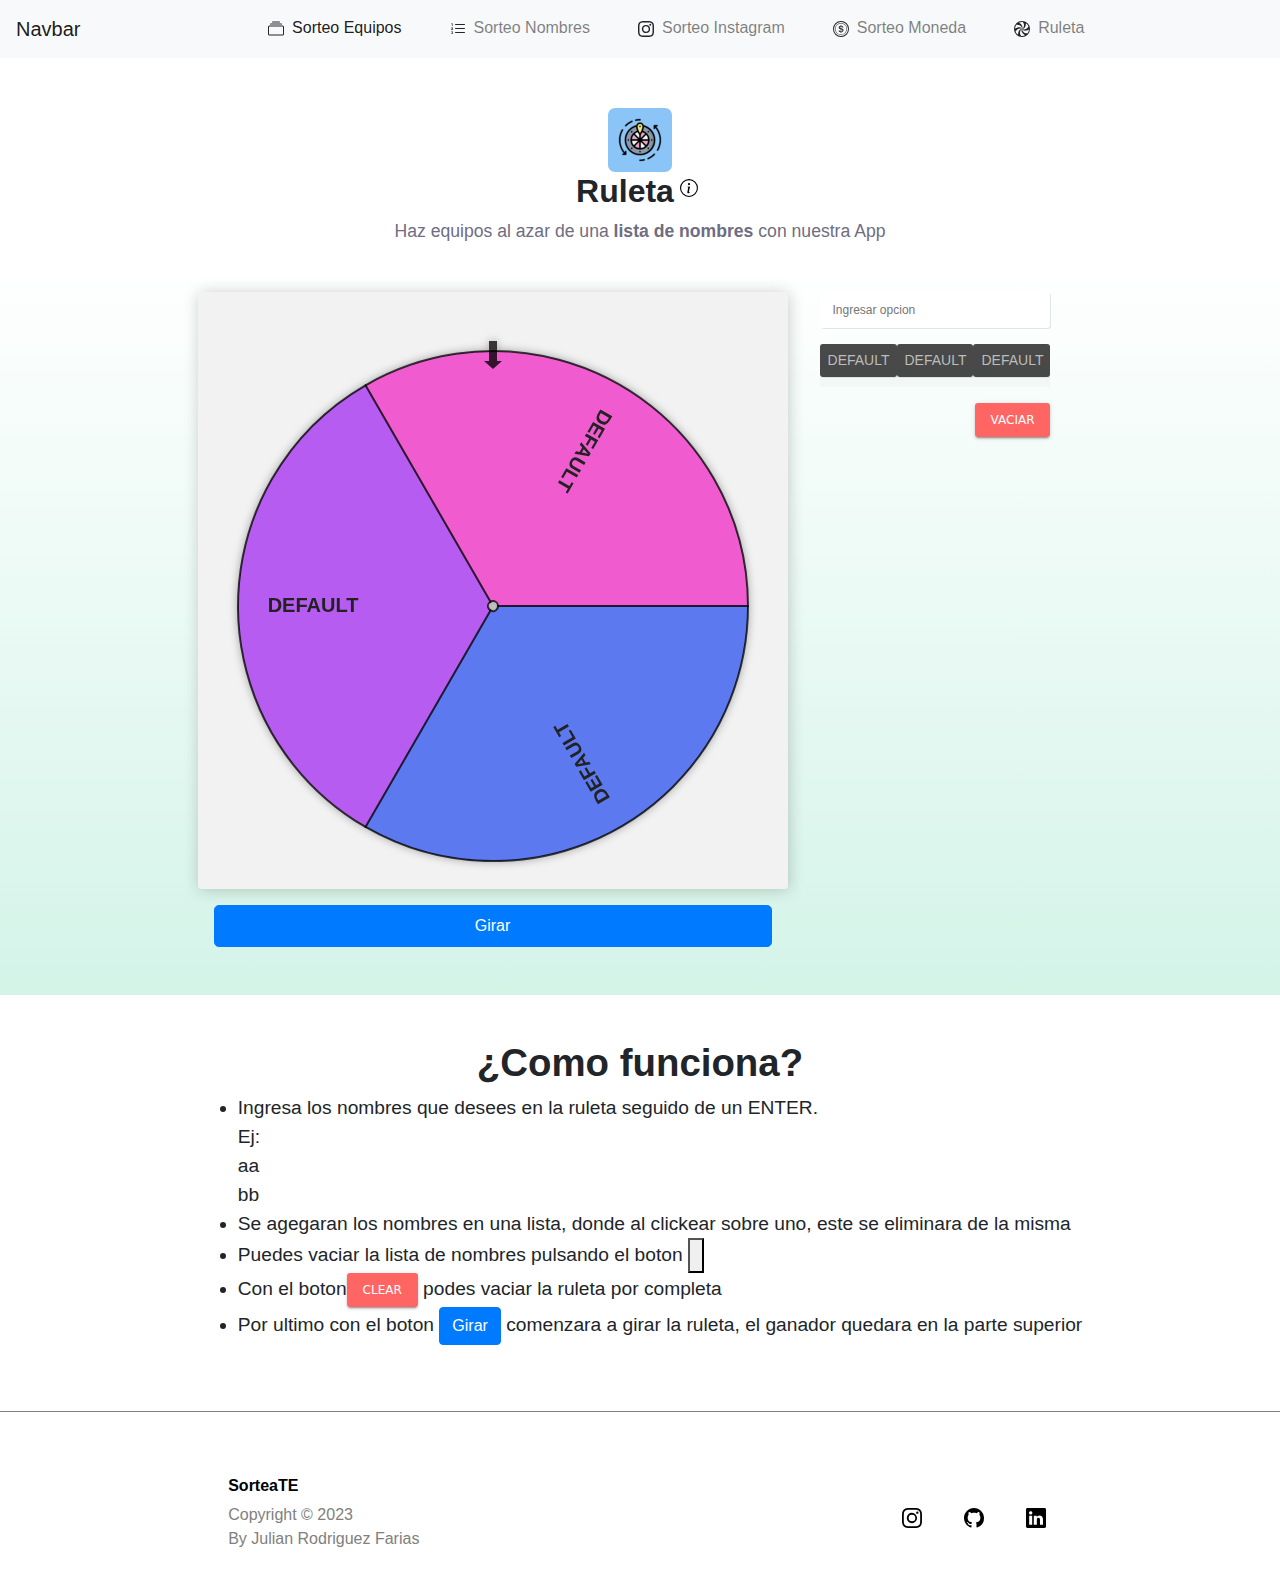
==== ruleta.html @ a34bf315 "se agrego ruleta, falta agregar div btn vaciar, y modificar el index" ====
<!DOCTYPE html>
<html lang="en">
    <head>
        <meta charset="UTF-8">
        <meta http-equiv="X-UA-Compatible" content="IE=edge">
        <meta name="viewport" content="width=device-width, initial-scale=1.0">
        <link rel="stylesheet" href="https://maxcdn.bootstrapcdn.com/bootstrap/4.0.0/css/bootstrap.min.css" integrity="sha384-Gn5384xqQ1aoWXA+058RXPxPg6fy4IWvTNh0E263XmFcJlSAwiGgFAW/dAiS6JXm" crossorigin="anonymous">
        <link href="https://cdn.jsdelivr.net/npm/bootstrap@5.0.2/dist/css/bootstrap.min.css" rel="stylesheet"
        integrity="sha384-EVSTQN3/azprG1Anm3QDgpJLIm9Nao0Yz1ztcQTwFspd3yD65VohhpuuCOmLASjC" crossorigin="anonymous">
        <link href="https://cdn.jsdelivr.net/npm/bootstrap@5.1.2/dist/css/bootstrap.min.css" rel="stylesheet"
            integrity="sha384-uWxY/CJNBR+1zjPWmfnSnVxwRheevXITnMqoEIeG1LJrdI0GlVs/9cVSyPYXdcSF" crossorigin="anonymous">
        <link rel="stylesheet" href="https://use.fontawesome.com/releases/v5.8.1/css/all.css"
        integrity="sha384-50oBUHEmvpQ+1lW4y57PTFmhCaXp0ML5d60M1M7uH2+nqUivzIebhndOJK28anvf" crossorigin="anonymous">
        <link rel="preconnect" href="https://fonts.googleapis.com">
        <link href='https://unpkg.com/boxicons@2.1.4/css/boxicons.min.css' rel='stylesheet'>
        <link rel="preconnect" href="https://fonts.gstatic.com" crossorigin>
        <link href="https://fonts.googleapis.com/css2?family=Montserrat:wght@600&display=swap" rel="stylesheet">
        
        <link rel="stylesheet" href="estilos/nav.css">
        <link rel="stylesheet" href="estilos/ruleta.css">
        <title>Sorteos</title>
    </head>
<body>
    <nav class="navbar navbar-expand-lg navbar-light bg-light">
        <a class="navbar-brand" href="#">Navbar</a>
        <button class="navbar-toggler" type="button" data-toggle="collapse" data-target="#navbarNavAltMarkup" aria-controls="navbarNavAltMarkup" aria-expanded="false" aria-label="Toggle navigation">
          <span class="navbar-toggler-icon"></span>
        </button>
        <div class="collapse navbar-collapse" id="navbarNavAltMarkup">
          <div class="navbar-nav">
            <div>
              <svg xmlns="http://www.w3.org/2000/svg" width="16" height="16" fill="currentColor" class="bi bi-collection" viewBox="0 0 16 16">
                <path d="M2.5 3.5a.5.5 0 0 1 0-1h11a.5.5 0 0 1 0 1h-11zm2-2a.5.5 0 0 1 0-1h7a.5.5 0 0 1 0 1h-7zM0 13a1.5 1.5 0 0 0 1.5 1.5h13A1.5 1.5 0 0 0 16 13V6a1.5 1.5 0 0 0-1.5-1.5h-13A1.5 1.5 0 0 0 0 6v7zm1.5.5A.5.5 0 0 1 1 13V6a.5.5 0 0 1 .5-.5h13a.5.5 0 0 1 .5.5v7a.5.5 0 0 1-.5.5h-13z"/>
              </svg>
              <a class="nav-item nav-link active" href="sorteoEquipos.html">Sorteo Equipos</a>
            </div>
            <div>
              <svg xmlns="http://www.w3.org/2000/svg" width="16" height="16" fill="currentColor" class="bi bi-list-ol" viewBox="0 0 16 16">
                <path fill-rule="evenodd" d="M5 11.5a.5.5 0 0 1 .5-.5h9a.5.5 0 0 1 0 1h-9a.5.5 0 0 1-.5-.5zm0-4a.5.5 0 0 1 .5-.5h9a.5.5 0 0 1 0 1h-9a.5.5 0 0 1-.5-.5zm0-4a.5.5 0 0 1 .5-.5h9a.5.5 0 0 1 0 1h-9a.5.5 0 0 1-.5-.5z"/>
                <path d="M1.713 11.865v-.474H2c.217 0 .363-.137.363-.317 0-.185-.158-.31-.361-.31-.223 0-.367.152-.373.31h-.59c.016-.467.373-.787.986-.787.588-.002.954.291.957.703a.595.595 0 0 1-.492.594v.033a.615.615 0 0 1 .569.631c.003.533-.502.8-1.051.8-.656 0-1-.37-1.008-.794h.582c.008.178.186.306.422.309.254 0 .424-.145.422-.35-.002-.195-.155-.348-.414-.348h-.3zm-.004-4.699h-.604v-.035c0-.408.295-.844.958-.844.583 0 .96.326.96.756 0 .389-.257.617-.476.848l-.537.572v.03h1.054V9H1.143v-.395l.957-.99c.138-.142.293-.304.293-.508 0-.18-.147-.32-.342-.32a.33.33 0 0 0-.342.338v.041zM2.564 5h-.635V2.924h-.031l-.598.42v-.567l.629-.443h.635V5z"/>
              </svg>
              <a class="nav-item nav-link" href="sorteoNombres.html">Sorteo Nombres</a>
            </div>
            <div>
              <svg xmlns="http://www.w3.org/2000/svg" width="16" height="16" fill="currentColor" class="bi bi-instagram" viewBox="0 0 16 16">
                <path d="M8 0C5.829 0 5.556.01 4.703.048 3.85.088 3.269.222 2.76.42a3.917 3.917 0 0 0-1.417.923A3.927 3.927 0 0 0 .42 2.76C.222 3.268.087 3.85.048 4.7.01 5.555 0 5.827 0 8.001c0 2.172.01 2.444.048 3.297.04.852.174 1.433.372 1.942.205.526.478.972.923 1.417.444.445.89.719 1.416.923.51.198 1.09.333 1.942.372C5.555 15.99 5.827 16 8 16s2.444-.01 3.298-.048c.851-.04 1.434-.174 1.943-.372a3.916 3.916 0 0 0 1.416-.923c.445-.445.718-.891.923-1.417.197-.509.332-1.09.372-1.942C15.99 10.445 16 10.173 16 8s-.01-2.445-.048-3.299c-.04-.851-.175-1.433-.372-1.941a3.926 3.926 0 0 0-.923-1.417A3.911 3.911 0 0 0 13.24.42c-.51-.198-1.092-.333-1.943-.372C10.443.01 10.172 0 7.998 0h.003zm-.717 1.442h.718c2.136 0 2.389.007 3.232.046.78.035 1.204.166 1.486.275.373.145.64.319.92.599.28.28.453.546.598.92.11.281.24.705.275 1.485.039.843.047 1.096.047 3.231s-.008 2.389-.047 3.232c-.035.78-.166 1.203-.275 1.485a2.47 2.47 0 0 1-.599.919c-.28.28-.546.453-.92.598-.28.11-.704.24-1.485.276-.843.038-1.096.047-3.232.047s-2.39-.009-3.233-.047c-.78-.036-1.203-.166-1.485-.276a2.478 2.478 0 0 1-.92-.598 2.48 2.48 0 0 1-.6-.92c-.109-.281-.24-.705-.275-1.485-.038-.843-.046-1.096-.046-3.233 0-2.136.008-2.388.046-3.231.036-.78.166-1.204.276-1.486.145-.373.319-.64.599-.92.28-.28.546-.453.92-.598.282-.11.705-.24 1.485-.276.738-.034 1.024-.044 2.515-.045v.002zm4.988 1.328a.96.96 0 1 0 0 1.92.96.96 0 0 0 0-1.92zm-4.27 1.122a4.109 4.109 0 1 0 0 8.217 4.109 4.109 0 0 0 0-8.217zm0 1.441a2.667 2.667 0 1 1 0 5.334 2.667 2.667 0 0 1 0-5.334z"/>
              </svg>
              <a class="nav-item nav-link" href="sorteoInstagram.html">Sorteo Instagram</a>
            </div>
            <div>
              <svg xmlns="http://www.w3.org/2000/svg" width="16" height="16" fill="currentColor" class="bi bi-coin" viewBox="0 0 16 16">
                <path d="M5.5 9.511c.076.954.83 1.697 2.182 1.785V12h.6v-.709c1.4-.098 2.218-.846 2.218-1.932 0-.987-.626-1.496-1.745-1.76l-.473-.112V5.57c.6.068.982.396 1.074.85h1.052c-.076-.919-.864-1.638-2.126-1.716V4h-.6v.719c-1.195.117-2.01.836-2.01 1.853 0 .9.606 1.472 1.613 1.707l.397.098v2.034c-.615-.093-1.022-.43-1.114-.9H5.5zm2.177-2.166c-.59-.137-.91-.416-.91-.836 0-.47.345-.822.915-.925v1.76h-.005zm.692 1.193c.717.166 1.048.435 1.048.91 0 .542-.412.914-1.135.982V8.518l.087.02z"/>
                <path d="M8 15A7 7 0 1 1 8 1a7 7 0 0 1 0 14zm0 1A8 8 0 1 0 8 0a8 8 0 0 0 0 16z"/>
                <path d="M8 13.5a5.5 5.5 0 1 1 0-11 5.5 5.5 0 0 1 0 11zm0 .5A6 6 0 1 0 8 2a6 6 0 0 0 0 12z"/>
              </svg>
              <a class="nav-item nav-link" href="sorteoMoneda.html">Sorteo Moneda</a>
            </div>
            <div>
                <svg xmlns="http://www.w3.org/2000/svg" width="16" height="16" fill="currentColor" class="bi bi-hypnotize" viewBox="0 0 16 16">
                    <path d="m7.949 7.998.006-.003.003.009-.01-.006Zm.025-.028v-.03l.018.01-.018.02Zm0 .015.04-.022.01.006v.04l-.029.016-.021-.012v-.028Zm.049.057v-.014l-.008.01.008.004Zm-.05-.008h.006l-.006.004v-.004Z"/>
                    <path fill-rule="evenodd" d="M8 0a8 8 0 1 0 0 16A8 8 0 0 0 8 0ZM4.965 1.69a6.972 6.972 0 0 1 3.861-.642c.722.767 1.177 1.887 1.177 3.135 0 1.656-.802 3.088-1.965 3.766 1.263.24 2.655-.815 3.406-2.742.38-.975.537-2.023.492-2.996a7.027 7.027 0 0 1 2.488 3.003c-.303 1.01-1.046 1.966-2.128 2.59-1.44.832-3.09.85-4.26.173l.008.021.012-.006-.01.01c.42 1.218 2.032 1.9 4.08 1.586a7.415 7.415 0 0 0 2.856-1.081 6.963 6.963 0 0 1-1.358 3.662c-1.03.248-2.235.084-3.322-.544-1.433-.827-2.272-2.236-2.279-3.58l-.012-.003c-.845.972-.63 2.71.666 4.327a7.415 7.415 0 0 0 2.37 1.935 6.972 6.972 0 0 1-3.86.65c-.727-.767-1.186-1.892-1.186-3.146 0-1.658.804-3.091 1.969-3.768l-.002-.007c-1.266-.25-2.666.805-3.42 2.74a7.415 7.415 0 0 0-.49 3.012 7.026 7.026 0 0 1-2.49-3.018C1.87 9.757 2.613 8.8 3.696 8.174c1.438-.83 3.084-.85 4.253-.176l.005-.006C7.538 6.77 5.924 6.085 3.872 6.4c-1.04.16-2.03.55-2.853 1.08a6.962 6.962 0 0 1 1.372-3.667l-.002.003c1.025-.243 2.224-.078 3.306.547 1.43.826 2.269 2.23 2.28 3.573L8 7.941c.837-.974.62-2.706-.673-4.319a7.415 7.415 0 0 0-2.362-1.931Z"/>
                  </svg>
                <a class="nav-item nav-link" href="sorteoMoneda.html">Ruleta</a>
              </div>
          </div>
        </div>
      </nav>

  <audio id="tic">
    <!--<source src="https://cdn.pixabay.com/download/audio/2022/01/07/audio_5aa22f146f.mp3?filename=rclick-13693.mp3" type="audio/mpeg">-->
    <source src="[data-uri]" />
    Your browser does not support the audio element.
  </audio>
  <audio id="last-name">
<source src="[data-uri]" />
    Your browser does not support the audio element.
  </audio>
  <audio id="whoosh">
    <source src="https://cdn.pixabay.com/download/audio/2021/08/04/audio_67d243357f.mp3?filename=whoosh-6316.mp3" type="audio/mpeg">
    Your browser does not support the audio element.
  </audio>
  <audio id="wink">
    <!--<source src="https://cdn.pixabay.com/download/audio/2021/08/09/audio_2e957962fc.mp3?filename=cartoon_wink_magic_sparkle-6896.mp3" type="audio/mpeg">-->

<source src="[data-uri]" />
    Your browser does not support the audio element.
  </audio>
<audio id="spin-sound">
<!--<source src="https://cdn.pixabay.com/download/audio/2021/08/04/audio_0625c1539c.mp3?filename=success-1-6297.mp3" type="audio/mpeg">-->
<source src="[data-uri]" />
Your browser does not support the audio element.
</audio>

  <link rel="preconnect" href="https://fonts.googleapis.com">
  <link rel="preconnect" href="https://fonts.gstatic.com" crossorigin>
  <link href="https://fonts.googleapis.com/css2?family=Ubuntu:wght@300;400;700&display=swap" rel="stylesheet">
  <section class="main">
    <div class="contenedor-app" id="contenedor-app">
        <div class="contenedor-text">
            <div class="contenedor-svg">              
               <img src="img/ruleta.png" alt="">
            </div>
            <div class="contenedor-nombre-sorteo">
              <h1 class="h1Sorteo">Ruleta</h1> 
              <a href="#comofunciona">
             <button title="¿Como funciona?" class="info" data-bs-toggle="modal" data-bs-target="#infoModal"><svg xmlns="http://www.w3.org/2000/svg"  fill="currentColor" class="bi bi-info-circle" viewBox="0 0 16 16">
                <path d="M8 15A7 7 0 1 1 8 1a7 7 0 0 1 0 14zm0 1A8 8 0 1 0 8 0a8 8 0 0 0 0 16z"/>
                <path d="m8.93 6.588-2.29.287-.082.38.45.083c.294.07.352.176.288.469l-.738 3.468c-.194.897.105 1.319.808 1.319.545 0 1.178-.252 1.465-.598l.088-.416c-.2.176-.492.246-.686.246-.275 0-.375-.193-.304-.533L8.93 6.588zM9 4.5a1 1 0 1 1-2 0 1 1 0 0 1 2 0z"/>
              </svg></button>
              </a>                 
            </div>
            <p class="subtitulo">Haz equipos al azar de una <b>lista de nombres</b> con nuestra App</p>
        </div>      
    <div class="aplicacion contain-960">
      <!--<div class="titulo-aplicacion">
        Ruleta Daily
      </div>-->
      <div class="aplicacion-container" id="app">

        <div class="ruleta">
            <div id="nombre-seleccionado" style="display:none"></div>
          <div class="ruleta-canvas">

            <canvas id="canvas" width="550" height="550"></canvas>
          </div>
            <button type="button" class="btn btn-primary btn-lg" id="spin">Girar</button>

        </div>

        <div class="palabras"><input name="palabras" type="text" id="inputPalabras" placeholder="Ingresar opcion" autocomplete="off">
          <button type="submit" class="material-button agregar" id="botonAgregarPalabras">A</button>
          <div id="lista-palabras" class="lista">

          </div>

          <!--<button class="material-button" id="save_group">Save group as default</button>-->
          <button class="material-button clear" id="limpiar-opciones">Vaciar</button>
        </div>
      </div>
    </div>
  </section>
</div>

<div id="alerta" style="display:none !important"></div>
  

</div>

<div class="comoFunciona" id="comofunciona">
    <div>
      <h1>¿Como funciona?</h1>
    </div>
    <div>
        <ul>
            <li>Ingresa los nombres que desees en la ruleta seguido de un ENTER.
                <br>Ej:<br> aa<br>bb<br>
            </li>
            <li>Se agegaran los nombres en una lista, donde al clickear sobre uno, este se eliminara de la misma</li>
            <li>Puedes vaciar la lista de nombres pulsando el boton  <button id="btn-resetNombres" title="Vaciar Lista">
                <svg xmlns="http://www.w3.org/2000/svg" fill="currentColor" class="bi bi-x" viewBox="0 0 16 16">
                  <path d="M4.646 4.646a.5.5 0 0 1 .708 0L8 7.293l2.646-2.647a.5.5 0 0 1 .708.708L8.707 8l2.647 2.646a.5.5 0 0 1-.708.708L8 8.707l-2.646 2.647a.5.5 0 0 1-.708-.708L7.293 8 4.646 5.354a.5.5 0 0 1 0-.708z"/>
                </svg>
              </button> </li>
              <li>Con el boton<button class="material-button clear" >clear</button> podes vaciar la ruleta por completa</li>
              <li>Por ultimo con el boton  <button type="button" class="btn btn-primary">Girar</button> comenzara a girar la ruleta, el ganador quedara en la parte superior</li>
        </ul>
    </div>
</div>

<footer>
  <div>
    <h4>SorteaTE</h4>
    <p>Copyright  © 2023 <br> By Julian Rodriguez Farias </p>
  </div>
  <div class="contenedor-redes">
    <div>
      <a href="https://www.instagram.com/colorodriguezf/" target="_blank">
        <svg xmlns="http://www.w3.org/2000/svg" width="20" height="20" fill="currentColor" class="bi bi-instagram" viewBox="0 0 16 16">
          <path d="M8 0C5.829 0 5.556.01 4.703.048 3.85.088 3.269.222 2.76.42a3.917 3.917 0 0 0-1.417.923A3.927 3.927 0 0 0 .42 2.76C.222 3.268.087 3.85.048 4.7.01 5.555 0 5.827 0 8.001c0 2.172.01 2.444.048 3.297.04.852.174 1.433.372 1.942.205.526.478.972.923 1.417.444.445.89.719 1.416.923.51.198 1.09.333 1.942.372C5.555 15.99 5.827 16 8 16s2.444-.01 3.298-.048c.851-.04 1.434-.174 1.943-.372a3.916 3.916 0 0 0 1.416-.923c.445-.445.718-.891.923-1.417.197-.509.332-1.09.372-1.942C15.99 10.445 16 10.173 16 8s-.01-2.445-.048-3.299c-.04-.851-.175-1.433-.372-1.941a3.926 3.926 0 0 0-.923-1.417A3.911 3.911 0 0 0 13.24.42c-.51-.198-1.092-.333-1.943-.372C10.443.01 10.172 0 7.998 0h.003zm-.717 1.442h.718c2.136 0 2.389.007 3.232.046.78.035 1.204.166 1.486.275.373.145.64.319.92.599.28.28.453.546.598.92.11.281.24.705.275 1.485.039.843.047 1.096.047 3.231s-.008 2.389-.047 3.232c-.035.78-.166 1.203-.275 1.485a2.47 2.47 0 0 1-.599.919c-.28.28-.546.453-.92.598-.28.11-.704.24-1.485.276-.843.038-1.096.047-3.232.047s-2.39-.009-3.233-.047c-.78-.036-1.203-.166-1.485-.276a2.478 2.478 0 0 1-.92-.598 2.48 2.48 0 0 1-.6-.92c-.109-.281-.24-.705-.275-1.485-.038-.843-.046-1.096-.046-3.233 0-2.136.008-2.388.046-3.231.036-.78.166-1.204.276-1.486.145-.373.319-.64.599-.92.28-.28.546-.453.92-.598.282-.11.705-.24 1.485-.276.738-.034 1.024-.044 2.515-.045v.002zm4.988 1.328a.96.96 0 1 0 0 1.92.96.96 0 0 0 0-1.92zm-4.27 1.122a4.109 4.109 0 1 0 0 8.217 4.109 4.109 0 0 0 0-8.217zm0 1.441a2.667 2.667 0 1 1 0 5.334 2.667 2.667 0 0 1 0-5.334z"/>
        </svg>
      </a>
    </div>
    <div>
      <a href="https://github.com/colorodriguezf" target="_blank">
        <svg xmlns="http://www.w3.org/2000/svg" width="20" height="20" fill="currentColor" class="bi bi-github" viewBox="0 0 16 16">
          <path d="M8 0C3.58 0 0 3.58 0 8c0 3.54 2.29 6.53 5.47 7.59.4.07.55-.17.55-.38 0-.19-.01-.82-.01-1.49-2.01.37-2.53-.49-2.69-.94-.09-.23-.48-.94-.82-1.13-.28-.15-.68-.52-.01-.53.63-.01 1.08.58 1.23.82.72 1.21 1.87.87 2.33.66.07-.52.28-.87.51-1.07-1.78-.2-3.64-.89-3.64-3.95 0-.87.31-1.59.82-2.15-.08-.2-.36-1.02.08-2.12 0 0 .67-.21 2.2.82.64-.18 1.32-.27 2-.27.68 0 1.36.09 2 .27 1.53-1.04 2.2-.82 2.2-.82.44 1.1.16 1.92.08 2.12.51.56.82 1.27.82 2.15 0 3.07-1.87 3.75-3.65 3.95.29.25.54.73.54 1.48 0 1.07-.01 1.93-.01 2.2 0 .21.15.46.55.38A8.012 8.012 0 0 0 16 8c0-4.42-3.58-8-8-8z"/>
        </svg>
      </a>
    </div>
    <div>
      <a href="https://www.linkedin.com/in/julian-rodriguez-farias-18262b119/" target="_blank">
        <svg xmlns="http://www.w3.org/2000/svg" width="20" height="20" fill="currentColor" class="bi bi-linkedin" viewBox="0 0 16 16">
          <path d="M0 1.146C0 .513.526 0 1.175 0h13.65C15.474 0 16 .513 16 1.146v13.708c0 .633-.526 1.146-1.175 1.146H1.175C.526 16 0 15.487 0 14.854V1.146zm4.943 12.248V6.169H2.542v7.225h2.401zm-1.2-8.212c.837 0 1.358-.554 1.358-1.248-.015-.709-.52-1.248-1.342-1.248-.822 0-1.359.54-1.359 1.248 0 .694.521 1.248 1.327 1.248h.016zm4.908 8.212V9.359c0-.216.016-.432.08-.586.173-.431.568-.878 1.232-.878.869 0 1.216.662 1.216 1.634v3.865h2.401V9.25c0-2.22-1.184-3.252-2.764-3.252-1.274 0-1.845.7-2.165 1.193v.025h-.016a5.54 5.54 0 0 1 .016-.025V6.169h-2.4c.03.678 0 7.225 0 7.225h2.4z"/>
        </svg>
      </a>
    </div>
  </div>
</footer>



<script src="https://cdn.jsdelivr.net/npm/bootstrap@5.0.2/dist/js/bootstrap.bundle.min.js"
    integrity="sha384-MrcW6ZMFYlzcLA8Nl+NtUVF0sA7MsXsP1UyJoMp4YLEuNSfAP+JcXn/tWtIaxVXM" crossorigin="anonymous">
</script>
<script src="https://code.jquery.com/jquery-3.2.1.slim.min.js" integrity="sha384-KJ3o2DKtIkvYIK3UENzmM7KCkRr/rE9/Qpg6aAZGJwFDMVNA/GpGFF93hXpG5KkN" crossorigin="anonymous"></script>
<script src="https://cdnjs.cloudflare.com/ajax/libs/popper.js/1.12.9/umd/popper.min.js" integrity="sha384-ApNbgh9B+Y1QKtv3Rn7W3mgPxhU9K/ScQsAP7hUibX39j7fakFPskvXusvfa0b4Q" crossorigin="anonymous"></script>
<script src="https://maxcdn.bootstrapcdn.com/bootstrap/4.0.0/js/bootstrap.min.js" integrity="sha384-JZR6Spejh4U02d8jOt6vLEHfe/JQGiRRSQQxSfFWpi1MquVdAyjUar5+76PVCmYl" crossorigin="anonymous"></script>
<script src="https://ajax.googleapis.com/ajax/libs/jquery/3.6.0/jquery.min.js"></script>
<script type="module" src="js/ruleta.js"></script>
</body>
</html>
---- estilos/nav.css ----
.contenedor-redes div a {
    text-decoration: none;
    color: rgb(247, 244, 244);
  }
  footer {
    width: 100%;
    background-color: rgb(255, 255, 255);
    padding-bottom: 1rem;
    padding-top: 4rem;
    border-top: solid 0.1px gray;
    display: flex;
    justify-content: space-around;
    color: rgb(0, 0, 0);
    align-items: center;
    margin-top: 50px;
    gap: 20px;
  }

  footer div h4 {
    color: black;
    font-weight: bold;
    font-size: 1rem;
}
  .contenedor-redes div a svg {
    color: black;
}
.contenedor-redes:hover {
    cursor: pointer;
    font-weight: bold;
 }
 .contenedor-redes div {
    padding: 6px;
    border-radius: 5px;
    color: black;
}
@media only screen and (max-width:991px) {
    /*  */
    .navbar-nav {
        display: flex;
        align-items: center;
        height: 100vh;
        gap:30px;
        font-size: 1.8rem;
    }
    .navbar-nav div {
        display: flex;
        align-items: center;
        gap: 40px;
    }
    .navbar-toggler {
        border: none;
    }
    .navbar-toggler:active {
        border: none !important;
    }

    footer div {
        align-items: center;
    }
    footer div p {
        color: grey;
        font-size: 0.7rem;
    }
    .contenedor-redes {
        display: flex;
        gap: 10px;
    }
    .contenedor-redes div {
        padding: 6px;
        border-radius: 5px;
    }
    .contenedor-redes:hover {
       cursor: pointer;
       font-weight: bold;
    }
    .contenedor-redes div a {
      text-decoration: none;
      color: white;
    }
    
}
  /*  */
    

@media only screen and (min-width: 992px){
    .collapse{
        justify-content: center;
    }
    .navbar-nav {
        gap: 40px;
    }
    .navbar-nav div {
        display: flex;
        align-items: center;
    }
    .navbar-nav a:after{
        content: '';
        display: block;
        height: 1.5px;
        background: #FBC02D;
        transform: scaleX(0);
        transition: transform .3s;
    }
    .navbar-nav a:hover:after{
        transform: scaleX(1);
        transition: transform .3s;
    }
 
    footer div {
        align-items: center;
    }
    footer div p {
        color: grey;
    }
    .contenedor-redes {
        display: flex;
        gap: 30px;
    }

}
---- estilos/ruleta.css ----
.contenedor-app {
    /* padding: 10px; */
    display: flex;
    flex-direction: column;
    align-items: center;
    background-image: linear-gradient(180deg,#FFFFFF 59%,#DEDDF8 100%);
    background-image: linear-gradient(180deg,#FFFFFF 30%,rgba(222,221,248,.36) 100%);
    background-image: linear-gradient(180deg,#FFFFFF 30%,#d0f3e6 100%);
    background-image: linear-gradient(180deg,#FFFFFF 0%,#FFFFFF 200px,#d0f3e6 1000px);
    background-color: #FFFFFF;
}
.contenedor-text {
    margin-top: 50px;
    text-align: center;
    font-size: 20px;
}

.contenedor-nombre-sorteo {
  display: flex;
  justify-content: center;
}
.contenedor-svg {
    border-radius: 7px;
    padding:8px;
    font-weight: bold;
    background-color: rgb(139, 196, 246);
    display: inline-block;
    width: fit-content;    
}
.h1Sorteo {
    font-weight: bold;
    font-size: 2rem;
}
.info {
  border: none;
  background: none;
  color: black;
}
.info:hover, .info:active {
  color: black;
  background: none;
  transform: scale(1.2);
}
.info svg {
  width: 18px;
  height:30px;
}
.subtitulo {
    font-size: 1.1rem;
    color: #6e6d81;
}
  

  
  div#app {
    display: flex;
    justify-content: center;
    padding: 2rem;
  }
  #menu {
    width: 592px;
    height: 37px;
    margin: 16px auto;
    background-color: #bdbdbd;
    padding: 24px 037px;
    border: double #404040;
  }
  
  section {
    /* min-width: 1041px; */
  }
  
  .seccion {
    background-color: azure;
    width: 140px;
    height: 33px;
    line-height: 33px;
    text-align: center;
    text-transform: uppercase;
    border: double;
    float: left;
    cursor: pointer;
    border-top: solid #d2d2d2 2px;
    border-bottom: solid #363636 2px;
    border-right: solid #363636 2px;
    border-left: solid #d2d2d2 2px;
    user-select: none;
  }
  
  #menu :nth-child(2) {
    margin: 0 77px;
  }
  
  .buttonDown {
    border-top: solid #363636 3px;
    border-bottom: solid #666666 1px;
    border-right: solid #666666 1px;
    border-left: solid #363636 3px;
  }
  
  .titulo-aplicacion {
    color: #fff;
    padding: 0.5rem 2rem;
    background-color: #060606;
    border-bottom: solid #2f2f2f 1px;
    font-size: 1.25rem;
    letter-spacing: 1.24px;
    margin-bottom: 2rem;
  }
  
  .item {
    width: 666px;
    height: 333px;
    margin: 0 auto;
    background-color: #bdbdbd;
    border: double;
  }
  .label-titulo {
    font-size: 20px;
    display: block;
    padding-bottom: 20px;
  }
  /* RULETA  */
  
  .ruleta {
    display: flex;
    flex-direction: column;
  }
  
  .ruleta-canvas {
    padding: 20px;
    border-radius: 3px;
    box-shadow: 1px 1px 16px 0px rgb(0 0 0 / 20%);
    background-color: #f2f2f2;
    text-align: center;
    /* min-width: 454px; */
  }
  .ruleta-canvas canvas {
    filter: drop-shadow(0px 0px 4px #00000050);
  }
  
  /* AGREGAR OPCIONES  */
  
  .palabras {
    padding: 0 2rem;
    max-width: 426px;
    display: table-row;
  }
  
  .palabras input {
    padding: 9px 13px 9px 13px;
    border-radius: 3px;
    border: none;
    font-size: 12px;
    color: #363636;
    box-shadow: 1px 1px 0px 0px rgb(0 0 0 / 10%);
    flex-grow: 1;
    margin: 0 0 1rem 0;
  
    width: 100%;
  }
  
  .lista {
    overflow-y: auto;
    display: flex;
    background: #eeeeee7f;
    flex-wrap: wrap;
    justify-content: space-around;
    max-height: 561px;
    opacity: 0.8;
    transition-duration: 500ms;
    transform-style: ease-out;
  }
  
  .lista:hover {
    opacity: 1;
  }
  
  .input-name-box {
    width: 100%;
    margin: 0 0 1rem 0;
  }
  
  .nombre {
    padding: 6px 7px 6px 8px;
    background-color: #1c1c1c;
    box-shadow: 1px 1px 0px 0px rgb(0 0 0 / 10%);
    border-radius: 3px;
    float: left;
    text-align: center;
    list-style: none;
    font-size: 14px;
    margin-bottom: 10px;
    color: #adadad;
    /* min-width: 86px; */
    display: flex;
    justify-content: space-between;
    cursor: pointer;
    transition-duration: 300ms;
  }
  
  .nombre:hover {
    background-color: #ee1111;
    color: #111;
  }
  .close {
    font-size: 8px;
    background: #5a5a5ab3;
    color: #ffffff;
    cursor: pointer;
    text-align: center;
    margin: 0 0 0 6px;
    padding: 0px 4px;
    line-height: 16px;
    border-radius: 100%;
  }
  
  .close:hover {
    background: #9f0000b3;
  }

  
  /* ESTILOS RESPONSIVE  */
  @media screen and (max-width: 768px) {
    .main {
        height: 115vh;
    }
    #app {
        height: 100vh;
        display: flex;
        flex-direction: column;
        justify-content: center;
        align-items: center;
    }
    .ruleta .ruleta-canvas canvas {
      width: 100%;
      height: 40vh;
    }
    .ruleta {
        margin-top: 100px;
    }
    .palabras {
        display: block;
        max-width:fit-content;
    }
    .lista {
        overflow-y: scroll;
        flex-wrap: wrap;
        max-height: 100px;
        opacity: 0.8;
        padding-right: 10px;

      }
      .nombre {
        padding: 5px 3px 5px 3px;
       
        font-size: 12px;
        margin-bottom: 10px;
        color: #adadad;
        /* min-width: 86px; */
        display: flex;
        justify-content: space-between;
        cursor: pointer;
        transition-duration: 300ms;
      }
    
  }

  @media screen and (min-width:1000px) {
    .comoFunciona {
        margin-top: 5vh !important;
    }
  }
  
  .material-button {
    position: relative;
    display: inline-block;
    box-sizing: border-box;
    border: none;
    border-radius: 3px;
    padding: 0 16px;
    min-width: 64px;
    height: 34px;
    vertical-align: middle;
    text-align: center;
    text-overflow: ellipsis;
    text-transform: uppercase;
    color: rgb(var(--pure-material-onprimary-rgb, 255, 255, 255));
    background-color: rgb(var(--pure-material-primary-rgb, 33, 150, 243));
    box-shadow: 0 3px 1px -2px rgb(0 0 0 / 20%), 0 2px 2px 0 rgb(0 0 0 / 14%),
      0 1px 5px 0 rgb(0 0 0 / 12%);
    font-family: var(
      --pure-material-font,
      "Roboto",
      "Segoe UI",
      BlinkMacSystemFont,
      system-ui,
      -apple-system
    );
    font-size: 12px;
    font-weight: 500;
    line-height: 34px;
    overflow: hidden;
    outline: none;
    cursor: pointer;
    transition: box-shadow 0.2s;
  }
  
  .material-button::-moz-focus-inner {
    border: none;
  }
  
  /* Overlay */
  .material-button::before {
    content: "";
    position: absolute;
    top: 0;
    bottom: 0;
    left: 0;
    right: 0;
    background-color: rgb(var(--pure-material-onprimary-rgb, 255, 255, 255));
    opacity: 0;
    transition: opacity 0.2s;
  }
  
  /* Ripple */
  .material-button::after {
    content: "";
    position: absolute;
    left: 50%;
    top: 50%;
    border-radius: 3px;
    padding: 50%;
    width: 32px; /* Safari */
    height: 32px; /* Safari */
    background-color: rgb(var(--pure-material-onprimary-rgb, 255, 255, 255));
    opacity: 0;
    transform: translate(-50%, -50%) scale(1);
    transition: opacity 1s, transform 0.5s;
  }
  
  /* Hover, Focus */
  .material-button:hover,
  .material-button:focus {
    box-shadow: 0 2px 4px -1px rgba(0, 0, 0, 0.2), 0 4px 5px 0 rgba(0, 0, 0, 0.14),
      0 1px 10px 0 rgba(0, 0, 0, 0.12);
  }
  
  .material-button:hover::before {
    opacity: 0.08;
  }
  
  .material-button:focus::before {
    opacity: 0.24;
  }
  
  .material-button:hover:focus::before {
    opacity: 0.3;
  }
  
  /* Active */
  .material-button:active {
    box-shadow: 0 5px 5px -3px rgba(0, 0, 0, 0.2),
      0 8px 10px 1px rgba(0, 0, 0, 0.14), 0 3px 14px 2px rgba(0, 0, 0, 0.12);
  }
  
  .material-button:active::after {
    opacity: 0.32;
    transform: translate(-50%, -50%) scale(0);
    transition: transform 0s;
  }
  
  /* Disabled */
  .material-button:disabled {
    color: rgba(var(--pure-material-onsurface-rgb, 0, 0, 0), 0.38);
    background-color: rgba(var(--pure-material-onsurface-rgb, 0, 0, 0), 0.12);
    box-shadow: none;
    cursor: initial;
  }
  
  .material-button:disabled::before {
    opacity: 0;
  }
  
  .material-button:disabled::after {
    opacity: 0;
  }
  
  .boton-verde {
    background-color: #4eaa03;
  }
  
  .clear {
    background-color: #ff6663;
  }
  
  #spin {
    margin: 1rem;
    font-size: 1rem;
  }
  
  .boton-turno {
    background-color: #ffffff;
    color: #161616;
    font-size: 1.5rem;
    line-height: 3rem;
    height: 5rem;
    margin: 0 0 2rem 0;
    text-shadow: 1px 2px 4px #0000005e;
    padding: 1rem 3rem;
    width: 100%;
    display: none;
  }
  
  #limpiar-opciones {
    float: right;
    display: block;
    margin: 1rem 0 4rem 0;
  }
  
  
  .boton-spin {
    width: 4rem;
    margin: 2rem auto !important;
    background-color: #fbfbfb;
    line-height: 4rem;
    height: 4rem;
    min-height: 4rem;
    padding: 0;
    padding-top: 7px;
    border-radius: 100%;
  }
  .boton-spin svg {
    zoom: 2.1;
  }
  
  .agregar {
    display: none;
  }
  

  .comoFunciona {
    display: flex;
    flex-direction: column;
    align-items: center;
    margin-top: 25vh;
}
.comoFunciona h1 {
    font-weight: bold;
    font-size: 2.4rem;
  }
  .comoFunciona ul {
    font-size: 1.2rem;
  }
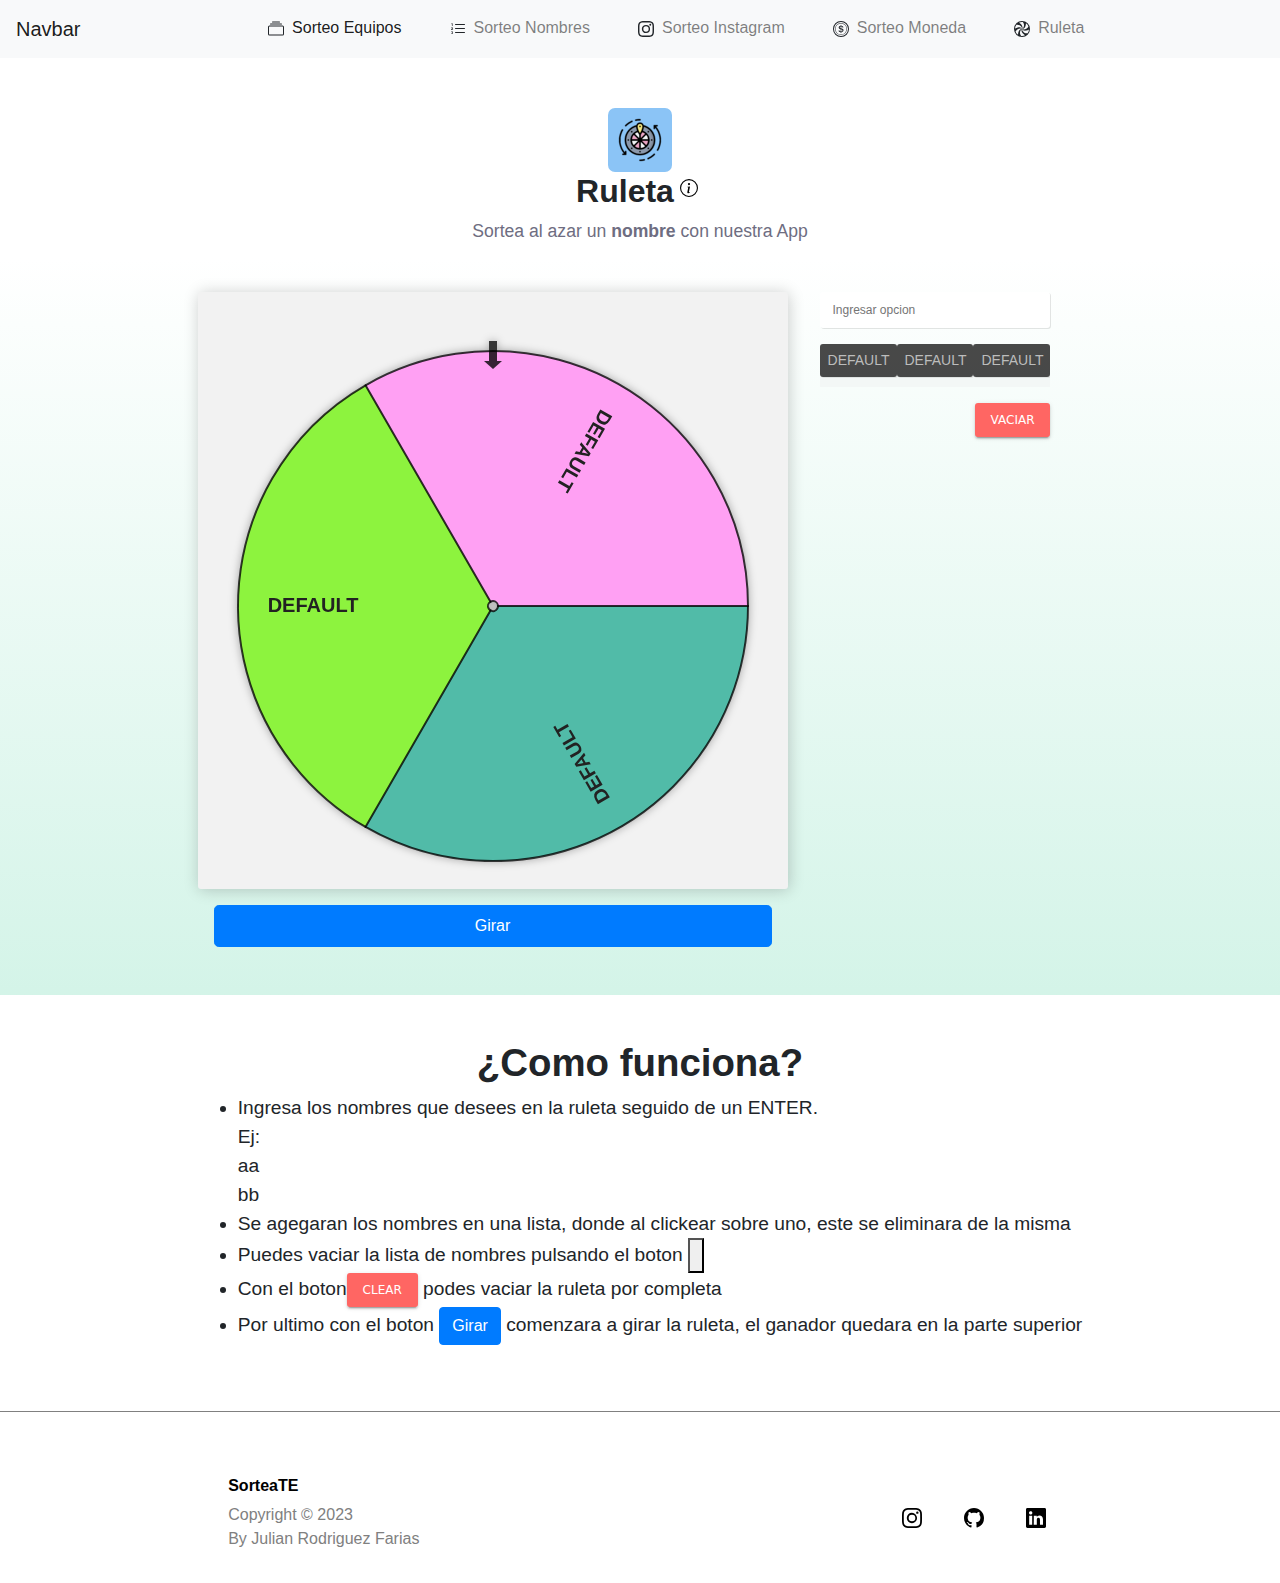
==== commit 799e15e7: "subtitulo" ====
--- a/ruleta.html
+++ b/ruleta.html
@@ -109,7 +109,7 @@
               </svg></button>
               </a>                 
             </div>
-            <p class="subtitulo">Haz equipos al azar de una <b>lista de nombres</b> con nuestra App</p>
+            <p class="subtitulo">Sortea al azar un <b>nombre</b> con nuestra App</p>
         </div>      
     <div class="aplicacion contain-960">
       <!--<div class="titulo-aplicacion">
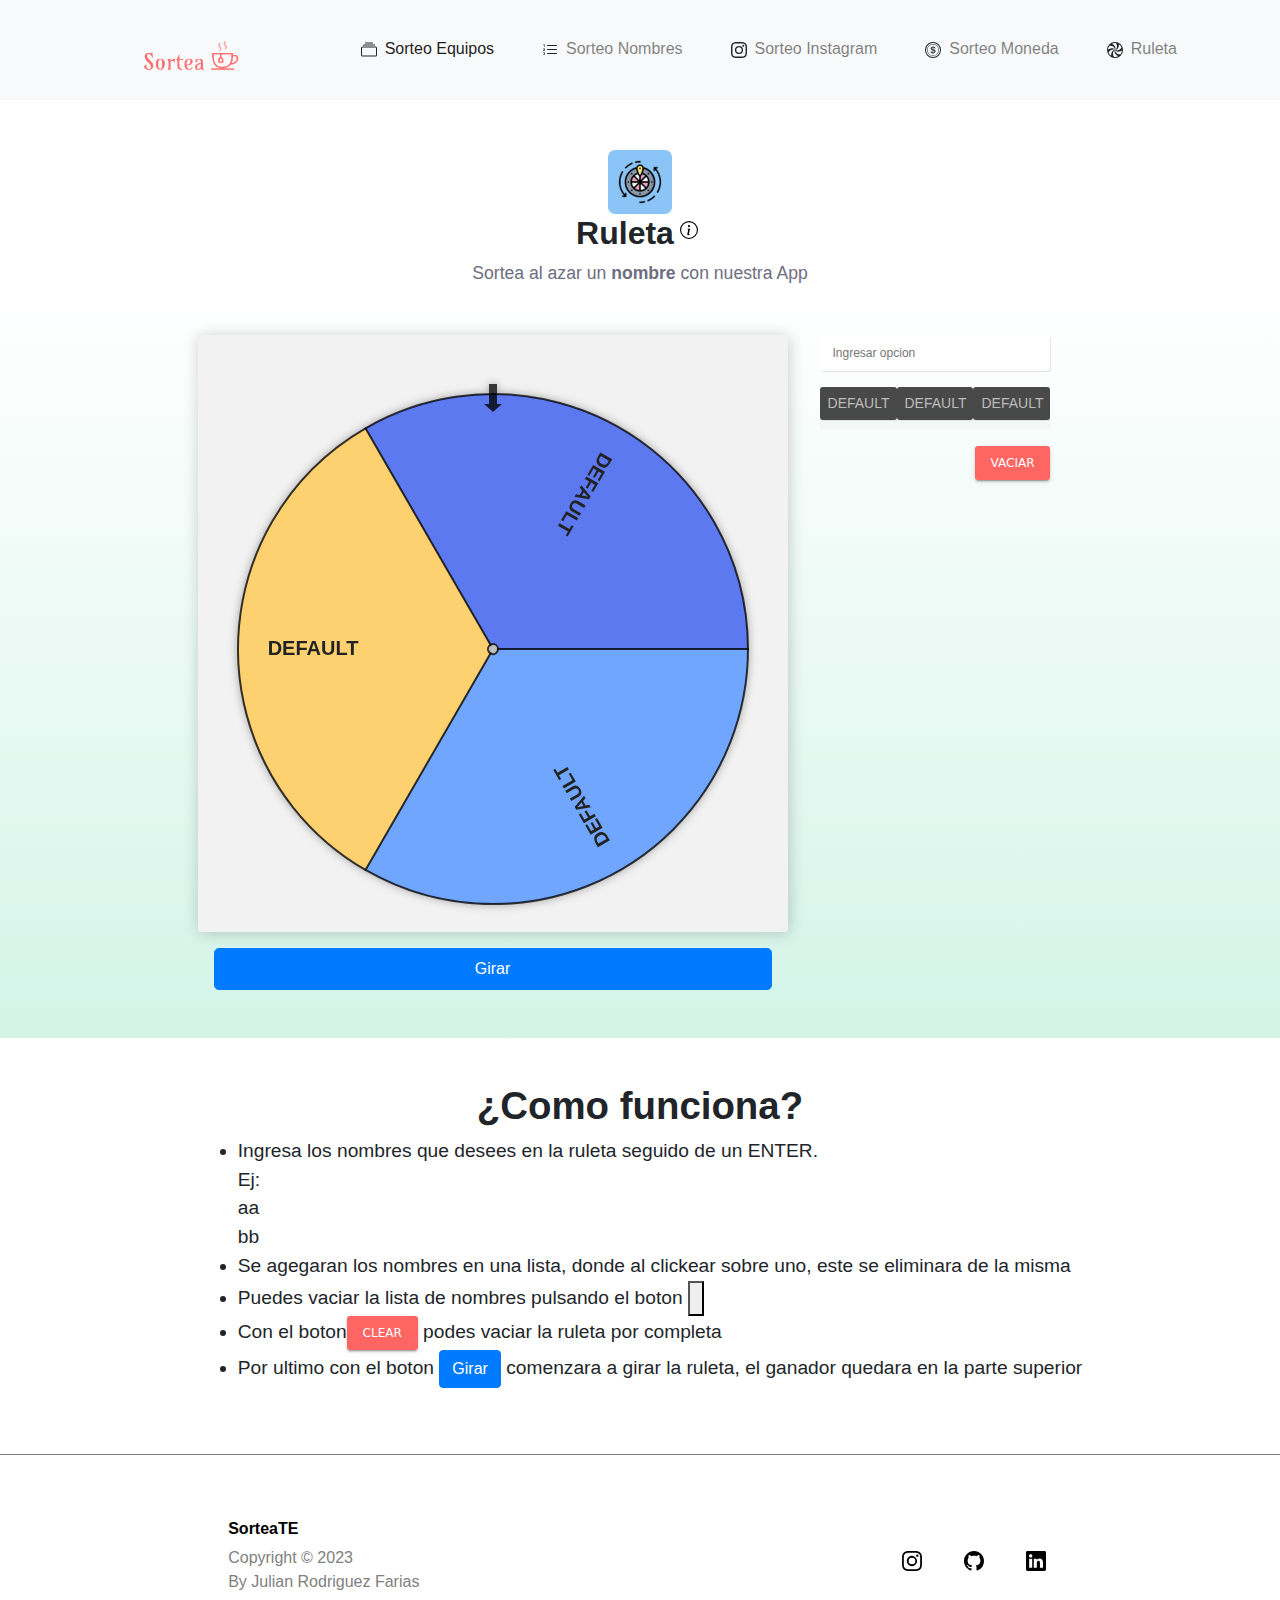
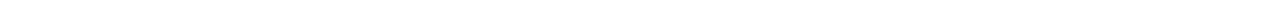
==== commit 7bc37ccd: "se agrego logo a todos los sorteos" ====
--- a/ruleta.html
+++ b/ruleta.html
@@ -21,50 +21,47 @@
         <title>Sorteos</title>
     </head>
 <body>
-    <nav class="navbar navbar-expand-lg navbar-light bg-light">
-        <a class="navbar-brand" href="#">Navbar</a>
-        <button class="navbar-toggler" type="button" data-toggle="collapse" data-target="#navbarNavAltMarkup" aria-controls="navbarNavAltMarkup" aria-expanded="false" aria-label="Toggle navigation">
-          <span class="navbar-toggler-icon"></span>
-        </button>
-        <div class="collapse navbar-collapse" id="navbarNavAltMarkup">
-          <div class="navbar-nav">
-            <div>
-              <svg xmlns="http://www.w3.org/2000/svg" width="16" height="16" fill="currentColor" class="bi bi-collection" viewBox="0 0 16 16">
-                <path d="M2.5 3.5a.5.5 0 0 1 0-1h11a.5.5 0 0 1 0 1h-11zm2-2a.5.5 0 0 1 0-1h7a.5.5 0 0 1 0 1h-7zM0 13a1.5 1.5 0 0 0 1.5 1.5h13A1.5 1.5 0 0 0 16 13V6a1.5 1.5 0 0 0-1.5-1.5h-13A1.5 1.5 0 0 0 0 6v7zm1.5.5A.5.5 0 0 1 1 13V6a.5.5 0 0 1 .5-.5h13a.5.5 0 0 1 .5.5v7a.5.5 0 0 1-.5.5h-13z"/>
+  <nav class="navbar navbar-expand-lg navbar-light bg-light">
+    <a class="navbar-brand" href="index.html"><img src="img/logoSorteate.png" alt=""></a>
+    <div class="collapse navbar-collapse" id="navbarNavAltMarkup">
+      <div class="navbar-nav">
+        <div>
+          <svg xmlns="http://www.w3.org/2000/svg" width="16" height="16" fill="currentColor" class="bi bi-collection" viewBox="0 0 16 16">
+            <path d="M2.5 3.5a.5.5 0 0 1 0-1h11a.5.5 0 0 1 0 1h-11zm2-2a.5.5 0 0 1 0-1h7a.5.5 0 0 1 0 1h-7zM0 13a1.5 1.5 0 0 0 1.5 1.5h13A1.5 1.5 0 0 0 16 13V6a1.5 1.5 0 0 0-1.5-1.5h-13A1.5 1.5 0 0 0 0 6v7zm1.5.5A.5.5 0 0 1 1 13V6a.5.5 0 0 1 .5-.5h13a.5.5 0 0 1 .5.5v7a.5.5 0 0 1-.5.5h-13z"/>
+          </svg>
+          <a class="nav-item nav-link active" href="sorteoEquipos.html">Sorteo Equipos</a>
+        </div>
+        <div>
+          <svg xmlns="http://www.w3.org/2000/svg" width="16" height="16" fill="currentColor" class="bi bi-list-ol" viewBox="0 0 16 16">
+            <path fill-rule="evenodd" d="M5 11.5a.5.5 0 0 1 .5-.5h9a.5.5 0 0 1 0 1h-9a.5.5 0 0 1-.5-.5zm0-4a.5.5 0 0 1 .5-.5h9a.5.5 0 0 1 0 1h-9a.5.5 0 0 1-.5-.5zm0-4a.5.5 0 0 1 .5-.5h9a.5.5 0 0 1 0 1h-9a.5.5 0 0 1-.5-.5z"/>
+            <path d="M1.713 11.865v-.474H2c.217 0 .363-.137.363-.317 0-.185-.158-.31-.361-.31-.223 0-.367.152-.373.31h-.59c.016-.467.373-.787.986-.787.588-.002.954.291.957.703a.595.595 0 0 1-.492.594v.033a.615.615 0 0 1 .569.631c.003.533-.502.8-1.051.8-.656 0-1-.37-1.008-.794h.582c.008.178.186.306.422.309.254 0 .424-.145.422-.35-.002-.195-.155-.348-.414-.348h-.3zm-.004-4.699h-.604v-.035c0-.408.295-.844.958-.844.583 0 .96.326.96.756 0 .389-.257.617-.476.848l-.537.572v.03h1.054V9H1.143v-.395l.957-.99c.138-.142.293-.304.293-.508 0-.18-.147-.32-.342-.32a.33.33 0 0 0-.342.338v.041zM2.564 5h-.635V2.924h-.031l-.598.42v-.567l.629-.443h.635V5z"/>
+          </svg>
+          <a class="nav-item nav-link" href="sorteoNombres.html">Sorteo Nombres</a>
+        </div>
+        <div>
+          <svg xmlns="http://www.w3.org/2000/svg" width="16" height="16" fill="currentColor" class="bi bi-instagram" viewBox="0 0 16 16">
+            <path d="M8 0C5.829 0 5.556.01 4.703.048 3.85.088 3.269.222 2.76.42a3.917 3.917 0 0 0-1.417.923A3.927 3.927 0 0 0 .42 2.76C.222 3.268.087 3.85.048 4.7.01 5.555 0 5.827 0 8.001c0 2.172.01 2.444.048 3.297.04.852.174 1.433.372 1.942.205.526.478.972.923 1.417.444.445.89.719 1.416.923.51.198 1.09.333 1.942.372C5.555 15.99 5.827 16 8 16s2.444-.01 3.298-.048c.851-.04 1.434-.174 1.943-.372a3.916 3.916 0 0 0 1.416-.923c.445-.445.718-.891.923-1.417.197-.509.332-1.09.372-1.942C15.99 10.445 16 10.173 16 8s-.01-2.445-.048-3.299c-.04-.851-.175-1.433-.372-1.941a3.926 3.926 0 0 0-.923-1.417A3.911 3.911 0 0 0 13.24.42c-.51-.198-1.092-.333-1.943-.372C10.443.01 10.172 0 7.998 0h.003zm-.717 1.442h.718c2.136 0 2.389.007 3.232.046.78.035 1.204.166 1.486.275.373.145.64.319.92.599.28.28.453.546.598.92.11.281.24.705.275 1.485.039.843.047 1.096.047 3.231s-.008 2.389-.047 3.232c-.035.78-.166 1.203-.275 1.485a2.47 2.47 0 0 1-.599.919c-.28.28-.546.453-.92.598-.28.11-.704.24-1.485.276-.843.038-1.096.047-3.232.047s-2.39-.009-3.233-.047c-.78-.036-1.203-.166-1.485-.276a2.478 2.478 0 0 1-.92-.598 2.48 2.48 0 0 1-.6-.92c-.109-.281-.24-.705-.275-1.485-.038-.843-.046-1.096-.046-3.233 0-2.136.008-2.388.046-3.231.036-.78.166-1.204.276-1.486.145-.373.319-.64.599-.92.28-.28.546-.453.92-.598.282-.11.705-.24 1.485-.276.738-.034 1.024-.044 2.515-.045v.002zm4.988 1.328a.96.96 0 1 0 0 1.92.96.96 0 0 0 0-1.92zm-4.27 1.122a4.109 4.109 0 1 0 0 8.217 4.109 4.109 0 0 0 0-8.217zm0 1.441a2.667 2.667 0 1 1 0 5.334 2.667 2.667 0 0 1 0-5.334z"/>
+          </svg>
+          <a class="nav-item nav-link" href="sorteoInstagram.html">Sorteo Instagram</a>
+        </div>
+        <div>
+          <svg xmlns="http://www.w3.org/2000/svg" width="16" height="16" fill="currentColor" class="bi bi-coin" viewBox="0 0 16 16">
+            <path d="M5.5 9.511c.076.954.83 1.697 2.182 1.785V12h.6v-.709c1.4-.098 2.218-.846 2.218-1.932 0-.987-.626-1.496-1.745-1.76l-.473-.112V5.57c.6.068.982.396 1.074.85h1.052c-.076-.919-.864-1.638-2.126-1.716V4h-.6v.719c-1.195.117-2.01.836-2.01 1.853 0 .9.606 1.472 1.613 1.707l.397.098v2.034c-.615-.093-1.022-.43-1.114-.9H5.5zm2.177-2.166c-.59-.137-.91-.416-.91-.836 0-.47.345-.822.915-.925v1.76h-.005zm.692 1.193c.717.166 1.048.435 1.048.91 0 .542-.412.914-1.135.982V8.518l.087.02z"/>
+            <path d="M8 15A7 7 0 1 1 8 1a7 7 0 0 1 0 14zm0 1A8 8 0 1 0 8 0a8 8 0 0 0 0 16z"/>
+            <path d="M8 13.5a5.5 5.5 0 1 1 0-11 5.5 5.5 0 0 1 0 11zm0 .5A6 6 0 1 0 8 2a6 6 0 0 0 0 12z"/>
+          </svg>
+          <a class="nav-item nav-link" href="sorteoMoneda.html">Sorteo Moneda</a>
+        </div>
+        <div>
+            <svg xmlns="http://www.w3.org/2000/svg" width="16" height="16" fill="currentColor" class="bi bi-hypnotize" viewBox="0 0 16 16">
+                <path d="m7.949 7.998.006-.003.003.009-.01-.006Zm.025-.028v-.03l.018.01-.018.02Zm0 .015.04-.022.01.006v.04l-.029.016-.021-.012v-.028Zm.049.057v-.014l-.008.01.008.004Zm-.05-.008h.006l-.006.004v-.004Z"/>
+                <path fill-rule="evenodd" d="M8 0a8 8 0 1 0 0 16A8 8 0 0 0 8 0ZM4.965 1.69a6.972 6.972 0 0 1 3.861-.642c.722.767 1.177 1.887 1.177 3.135 0 1.656-.802 3.088-1.965 3.766 1.263.24 2.655-.815 3.406-2.742.38-.975.537-2.023.492-2.996a7.027 7.027 0 0 1 2.488 3.003c-.303 1.01-1.046 1.966-2.128 2.59-1.44.832-3.09.85-4.26.173l.008.021.012-.006-.01.01c.42 1.218 2.032 1.9 4.08 1.586a7.415 7.415 0 0 0 2.856-1.081 6.963 6.963 0 0 1-1.358 3.662c-1.03.248-2.235.084-3.322-.544-1.433-.827-2.272-2.236-2.279-3.58l-.012-.003c-.845.972-.63 2.71.666 4.327a7.415 7.415 0 0 0 2.37 1.935 6.972 6.972 0 0 1-3.86.65c-.727-.767-1.186-1.892-1.186-3.146 0-1.658.804-3.091 1.969-3.768l-.002-.007c-1.266-.25-2.666.805-3.42 2.74a7.415 7.415 0 0 0-.49 3.012 7.026 7.026 0 0 1-2.49-3.018C1.87 9.757 2.613 8.8 3.696 8.174c1.438-.83 3.084-.85 4.253-.176l.005-.006C7.538 6.77 5.924 6.085 3.872 6.4c-1.04.16-2.03.55-2.853 1.08a6.962 6.962 0 0 1 1.372-3.667l-.002.003c1.025-.243 2.224-.078 3.306.547 1.43.826 2.269 2.23 2.28 3.573L8 7.941c.837-.974.62-2.706-.673-4.319a7.415 7.415 0 0 0-2.362-1.931Z"/>
               </svg>
-              <a class="nav-item nav-link active" href="sorteoEquipos.html">Sorteo Equipos</a>
-            </div>
-            <div>
-              <svg xmlns="http://www.w3.org/2000/svg" width="16" height="16" fill="currentColor" class="bi bi-list-ol" viewBox="0 0 16 16">
-                <path fill-rule="evenodd" d="M5 11.5a.5.5 0 0 1 .5-.5h9a.5.5 0 0 1 0 1h-9a.5.5 0 0 1-.5-.5zm0-4a.5.5 0 0 1 .5-.5h9a.5.5 0 0 1 0 1h-9a.5.5 0 0 1-.5-.5zm0-4a.5.5 0 0 1 .5-.5h9a.5.5 0 0 1 0 1h-9a.5.5 0 0 1-.5-.5z"/>
-                <path d="M1.713 11.865v-.474H2c.217 0 .363-.137.363-.317 0-.185-.158-.31-.361-.31-.223 0-.367.152-.373.31h-.59c.016-.467.373-.787.986-.787.588-.002.954.291.957.703a.595.595 0 0 1-.492.594v.033a.615.615 0 0 1 .569.631c.003.533-.502.8-1.051.8-.656 0-1-.37-1.008-.794h.582c.008.178.186.306.422.309.254 0 .424-.145.422-.35-.002-.195-.155-.348-.414-.348h-.3zm-.004-4.699h-.604v-.035c0-.408.295-.844.958-.844.583 0 .96.326.96.756 0 .389-.257.617-.476.848l-.537.572v.03h1.054V9H1.143v-.395l.957-.99c.138-.142.293-.304.293-.508 0-.18-.147-.32-.342-.32a.33.33 0 0 0-.342.338v.041zM2.564 5h-.635V2.924h-.031l-.598.42v-.567l.629-.443h.635V5z"/>
-              </svg>
-              <a class="nav-item nav-link" href="sorteoNombres.html">Sorteo Nombres</a>
-            </div>
-            <div>
-              <svg xmlns="http://www.w3.org/2000/svg" width="16" height="16" fill="currentColor" class="bi bi-instagram" viewBox="0 0 16 16">
-                <path d="M8 0C5.829 0 5.556.01 4.703.048 3.85.088 3.269.222 2.76.42a3.917 3.917 0 0 0-1.417.923A3.927 3.927 0 0 0 .42 2.76C.222 3.268.087 3.85.048 4.7.01 5.555 0 5.827 0 8.001c0 2.172.01 2.444.048 3.297.04.852.174 1.433.372 1.942.205.526.478.972.923 1.417.444.445.89.719 1.416.923.51.198 1.09.333 1.942.372C5.555 15.99 5.827 16 8 16s2.444-.01 3.298-.048c.851-.04 1.434-.174 1.943-.372a3.916 3.916 0 0 0 1.416-.923c.445-.445.718-.891.923-1.417.197-.509.332-1.09.372-1.942C15.99 10.445 16 10.173 16 8s-.01-2.445-.048-3.299c-.04-.851-.175-1.433-.372-1.941a3.926 3.926 0 0 0-.923-1.417A3.911 3.911 0 0 0 13.24.42c-.51-.198-1.092-.333-1.943-.372C10.443.01 10.172 0 7.998 0h.003zm-.717 1.442h.718c2.136 0 2.389.007 3.232.046.78.035 1.204.166 1.486.275.373.145.64.319.92.599.28.28.453.546.598.92.11.281.24.705.275 1.485.039.843.047 1.096.047 3.231s-.008 2.389-.047 3.232c-.035.78-.166 1.203-.275 1.485a2.47 2.47 0 0 1-.599.919c-.28.28-.546.453-.92.598-.28.11-.704.24-1.485.276-.843.038-1.096.047-3.232.047s-2.39-.009-3.233-.047c-.78-.036-1.203-.166-1.485-.276a2.478 2.478 0 0 1-.92-.598 2.48 2.48 0 0 1-.6-.92c-.109-.281-.24-.705-.275-1.485-.038-.843-.046-1.096-.046-3.233 0-2.136.008-2.388.046-3.231.036-.78.166-1.204.276-1.486.145-.373.319-.64.599-.92.28-.28.546-.453.92-.598.282-.11.705-.24 1.485-.276.738-.034 1.024-.044 2.515-.045v.002zm4.988 1.328a.96.96 0 1 0 0 1.92.96.96 0 0 0 0-1.92zm-4.27 1.122a4.109 4.109 0 1 0 0 8.217 4.109 4.109 0 0 0 0-8.217zm0 1.441a2.667 2.667 0 1 1 0 5.334 2.667 2.667 0 0 1 0-5.334z"/>
-              </svg>
-              <a class="nav-item nav-link" href="sorteoInstagram.html">Sorteo Instagram</a>
-            </div>
-            <div>
-              <svg xmlns="http://www.w3.org/2000/svg" width="16" height="16" fill="currentColor" class="bi bi-coin" viewBox="0 0 16 16">
-                <path d="M5.5 9.511c.076.954.83 1.697 2.182 1.785V12h.6v-.709c1.4-.098 2.218-.846 2.218-1.932 0-.987-.626-1.496-1.745-1.76l-.473-.112V5.57c.6.068.982.396 1.074.85h1.052c-.076-.919-.864-1.638-2.126-1.716V4h-.6v.719c-1.195.117-2.01.836-2.01 1.853 0 .9.606 1.472 1.613 1.707l.397.098v2.034c-.615-.093-1.022-.43-1.114-.9H5.5zm2.177-2.166c-.59-.137-.91-.416-.91-.836 0-.47.345-.822.915-.925v1.76h-.005zm.692 1.193c.717.166 1.048.435 1.048.91 0 .542-.412.914-1.135.982V8.518l.087.02z"/>
-                <path d="M8 15A7 7 0 1 1 8 1a7 7 0 0 1 0 14zm0 1A8 8 0 1 0 8 0a8 8 0 0 0 0 16z"/>
-                <path d="M8 13.5a5.5 5.5 0 1 1 0-11 5.5 5.5 0 0 1 0 11zm0 .5A6 6 0 1 0 8 2a6 6 0 0 0 0 12z"/>
-              </svg>
-              <a class="nav-item nav-link" href="sorteoMoneda.html">Sorteo Moneda</a>
-            </div>
-            <div>
-                <svg xmlns="http://www.w3.org/2000/svg" width="16" height="16" fill="currentColor" class="bi bi-hypnotize" viewBox="0 0 16 16">
-                    <path d="m7.949 7.998.006-.003.003.009-.01-.006Zm.025-.028v-.03l.018.01-.018.02Zm0 .015.04-.022.01.006v.04l-.029.016-.021-.012v-.028Zm.049.057v-.014l-.008.01.008.004Zm-.05-.008h.006l-.006.004v-.004Z"/>
-                    <path fill-rule="evenodd" d="M8 0a8 8 0 1 0 0 16A8 8 0 0 0 8 0ZM4.965 1.69a6.972 6.972 0 0 1 3.861-.642c.722.767 1.177 1.887 1.177 3.135 0 1.656-.802 3.088-1.965 3.766 1.263.24 2.655-.815 3.406-2.742.38-.975.537-2.023.492-2.996a7.027 7.027 0 0 1 2.488 3.003c-.303 1.01-1.046 1.966-2.128 2.59-1.44.832-3.09.85-4.26.173l.008.021.012-.006-.01.01c.42 1.218 2.032 1.9 4.08 1.586a7.415 7.415 0 0 0 2.856-1.081 6.963 6.963 0 0 1-1.358 3.662c-1.03.248-2.235.084-3.322-.544-1.433-.827-2.272-2.236-2.279-3.58l-.012-.003c-.845.972-.63 2.71.666 4.327a7.415 7.415 0 0 0 2.37 1.935 6.972 6.972 0 0 1-3.86.65c-.727-.767-1.186-1.892-1.186-3.146 0-1.658.804-3.091 1.969-3.768l-.002-.007c-1.266-.25-2.666.805-3.42 2.74a7.415 7.415 0 0 0-.49 3.012 7.026 7.026 0 0 1-2.49-3.018C1.87 9.757 2.613 8.8 3.696 8.174c1.438-.83 3.084-.85 4.253-.176l.005-.006C7.538 6.77 5.924 6.085 3.872 6.4c-1.04.16-2.03.55-2.853 1.08a6.962 6.962 0 0 1 1.372-3.667l-.002.003c1.025-.243 2.224-.078 3.306.547 1.43.826 2.269 2.23 2.28 3.573L8 7.941c.837-.974.62-2.706-.673-4.319a7.415 7.415 0 0 0-2.362-1.931Z"/>
-                  </svg>
-                <a class="nav-item nav-link" href="sorteoMoneda.html">Ruleta</a>
-              </div>
+            <a class="nav-item nav-link" href="sorteoMoneda.html">Ruleta</a>
           </div>
-        </div>
-      </nav>
+      </div>
+    </div>
+  </nav>
 
   <audio id="tic">
     <!--<source src="https://cdn.pixabay.com/download/audio/2022/01/07/audio_5aa22f146f.mp3?filename=rclick-13693.mp3" type="audio/mpeg">-->
--- a/estilos/nav.css
+++ b/estilos/nav.css
@@ -2,6 +2,19 @@
 .contenedor-redes div a {
     text-decoration: none;
     color: rgb(247, 244, 244);
+  }
+  .navbar {
+    height: 100px;
+    /* background-color: rgb(245, 219, 219) !important; */
+  }
+
+  .navbar-brand {
+      height: 100px;
+      width: 100%;
+      text-align: center;
+  }
+  .navbar-brand img {
+    height: 8rem;
   }
   footer {
     width: 100%;
@@ -106,6 +119,10 @@
         transform: scaleX(1);
         transition: transform .3s;
     }
+    .navbar-brand {
+        width: 20%;
+        padding-left: 100px;
+    }
  
     footer div {
         align-items: center;
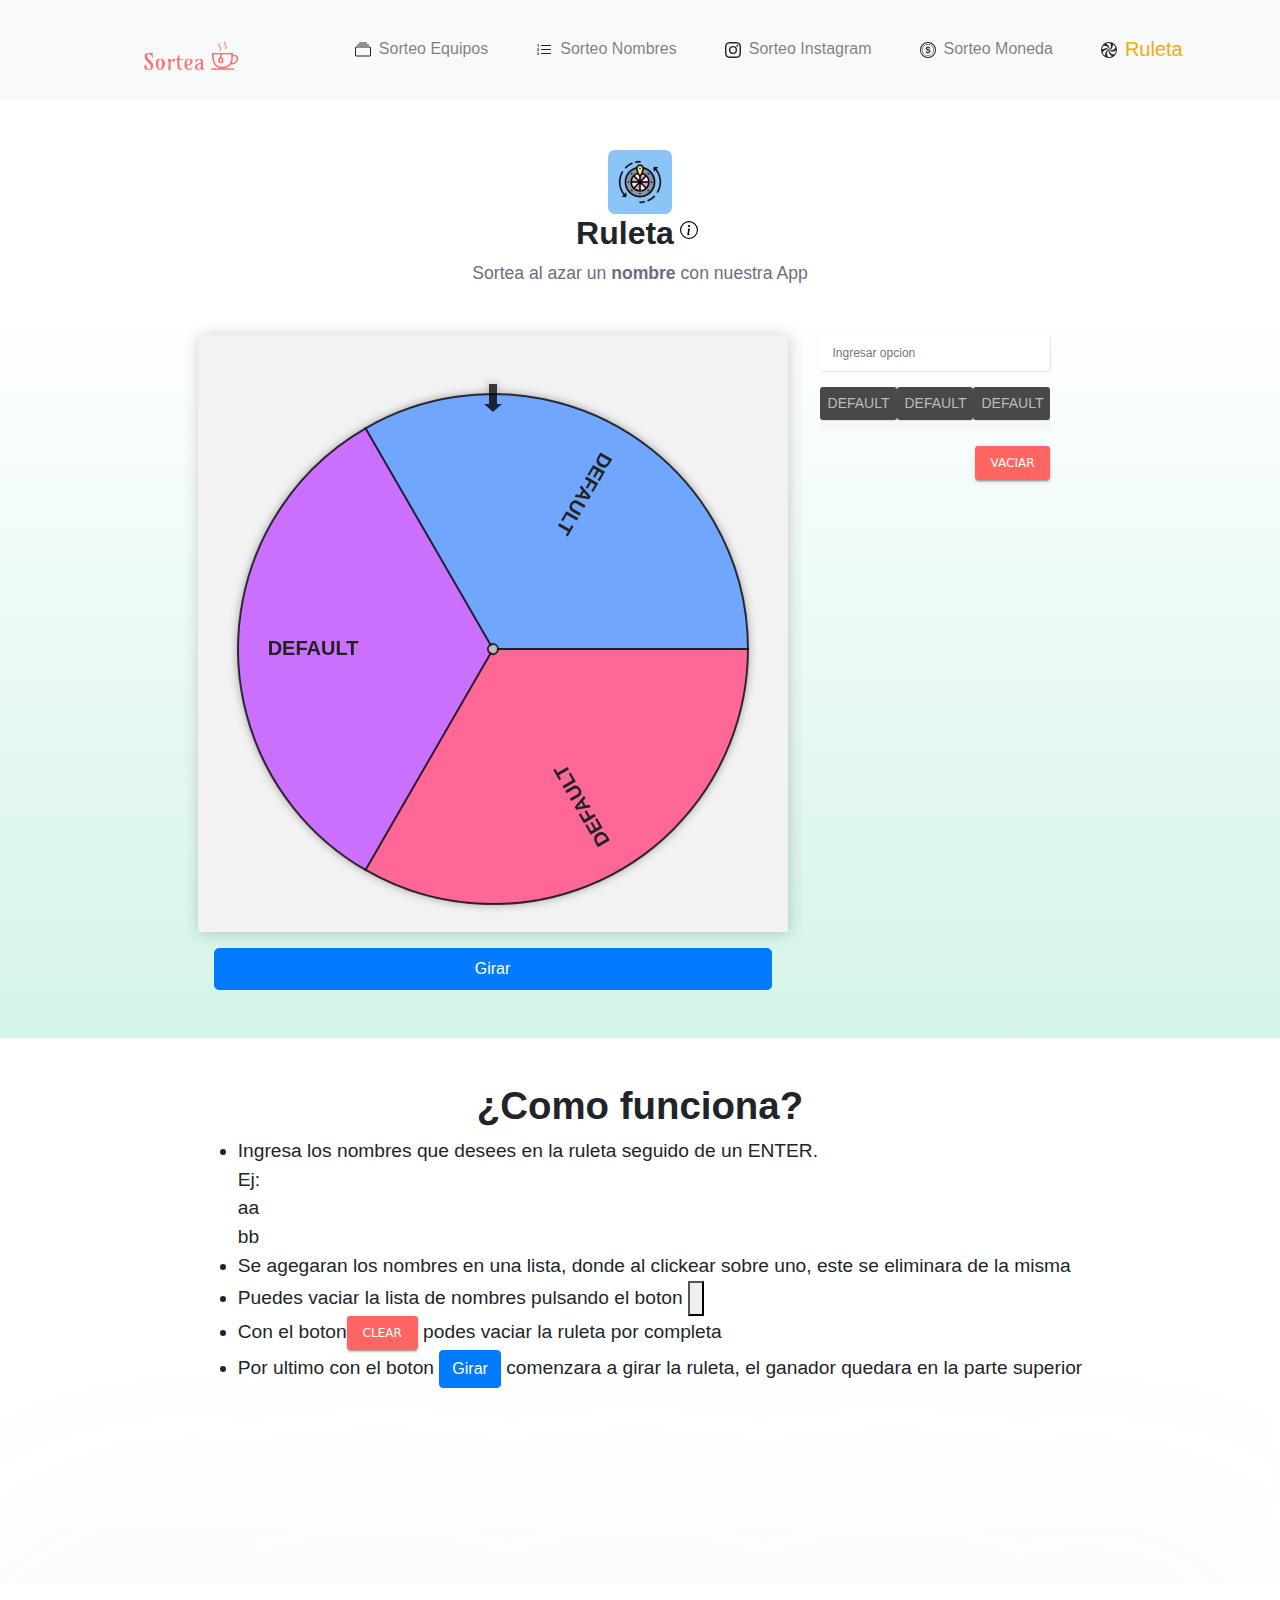
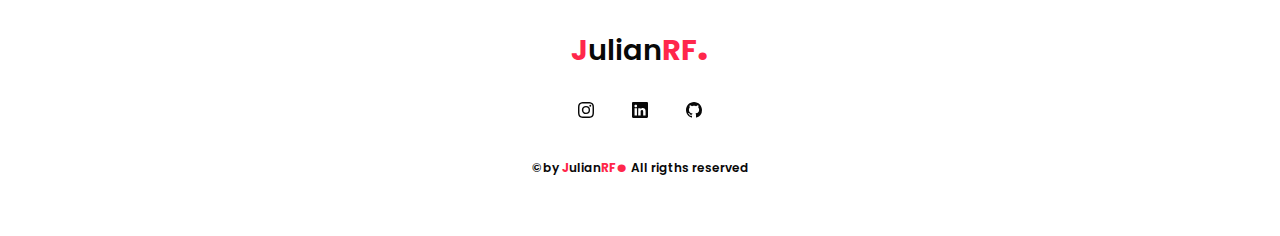
==== commit 8f5a418f: "se agrego footer" ====
--- a/ruleta.html
+++ b/ruleta.html
@@ -29,7 +29,7 @@
           <svg xmlns="http://www.w3.org/2000/svg" width="16" height="16" fill="currentColor" class="bi bi-collection" viewBox="0 0 16 16">
             <path d="M2.5 3.5a.5.5 0 0 1 0-1h11a.5.5 0 0 1 0 1h-11zm2-2a.5.5 0 0 1 0-1h7a.5.5 0 0 1 0 1h-7zM0 13a1.5 1.5 0 0 0 1.5 1.5h13A1.5 1.5 0 0 0 16 13V6a1.5 1.5 0 0 0-1.5-1.5h-13A1.5 1.5 0 0 0 0 6v7zm1.5.5A.5.5 0 0 1 1 13V6a.5.5 0 0 1 .5-.5h13a.5.5 0 0 1 .5.5v7a.5.5 0 0 1-.5.5h-13z"/>
           </svg>
-          <a class="nav-item nav-link active" href="sorteoEquipos.html">Sorteo Equipos</a>
+          <a class="nav-item nav-link" href="sorteoEquipos.html">Sorteo Equipos</a>
         </div>
         <div>
           <svg xmlns="http://www.w3.org/2000/svg" width="16" height="16" fill="currentColor" class="bi bi-list-ol" viewBox="0 0 16 16">
@@ -57,7 +57,7 @@
                 <path d="m7.949 7.998.006-.003.003.009-.01-.006Zm.025-.028v-.03l.018.01-.018.02Zm0 .015.04-.022.01.006v.04l-.029.016-.021-.012v-.028Zm.049.057v-.014l-.008.01.008.004Zm-.05-.008h.006l-.006.004v-.004Z"/>
                 <path fill-rule="evenodd" d="M8 0a8 8 0 1 0 0 16A8 8 0 0 0 8 0ZM4.965 1.69a6.972 6.972 0 0 1 3.861-.642c.722.767 1.177 1.887 1.177 3.135 0 1.656-.802 3.088-1.965 3.766 1.263.24 2.655-.815 3.406-2.742.38-.975.537-2.023.492-2.996a7.027 7.027 0 0 1 2.488 3.003c-.303 1.01-1.046 1.966-2.128 2.59-1.44.832-3.09.85-4.26.173l.008.021.012-.006-.01.01c.42 1.218 2.032 1.9 4.08 1.586a7.415 7.415 0 0 0 2.856-1.081 6.963 6.963 0 0 1-1.358 3.662c-1.03.248-2.235.084-3.322-.544-1.433-.827-2.272-2.236-2.279-3.58l-.012-.003c-.845.972-.63 2.71.666 4.327a7.415 7.415 0 0 0 2.37 1.935 6.972 6.972 0 0 1-3.86.65c-.727-.767-1.186-1.892-1.186-3.146 0-1.658.804-3.091 1.969-3.768l-.002-.007c-1.266-.25-2.666.805-3.42 2.74a7.415 7.415 0 0 0-.49 3.012 7.026 7.026 0 0 1-2.49-3.018C1.87 9.757 2.613 8.8 3.696 8.174c1.438-.83 3.084-.85 4.253-.176l.005-.006C7.538 6.77 5.924 6.085 3.872 6.4c-1.04.16-2.03.55-2.853 1.08a6.962 6.962 0 0 1 1.372-3.667l-.002.003c1.025-.243 2.224-.078 3.306.547 1.43.826 2.269 2.23 2.28 3.573L8 7.941c.837-.974.62-2.706-.673-4.319a7.415 7.415 0 0 0-2.362-1.931Z"/>
               </svg>
-            <a class="nav-item nav-link" href="sorteoMoneda.html">Ruleta</a>
+            <a class="nav-item nav-link active" href="ruleta.html">Ruleta</a>
           </div>
       </div>
     </div>
@@ -164,34 +164,26 @@
     </div>
 </div>
 
-<footer>
-  <div>
-    <h4>SorteaTE</h4>
-    <p>Copyright  © 2023 <br> By Julian Rodriguez Farias </p>
-  </div>
-  <div class="contenedor-redes">
-    <div>
-      <a href="https://www.instagram.com/colorodriguezf/" target="_blank">
-        <svg xmlns="http://www.w3.org/2000/svg" width="20" height="20" fill="currentColor" class="bi bi-instagram" viewBox="0 0 16 16">
+<footer class="footer" id="footer">
+  <p class="footer__title"><span>J</span>ulian<span>RF</span><span class="punto__logo">.</span></p>
+  <div class="footer__social">
+    <a  href="https://www.instagram.com/colorodriguezf/" class="footer__icon" target="_blank">
+        <svg xmlns="http://www.w3.org/2000/svg" width="16" height="16" fill="currentColor" class="bi bi-instagram" viewBox="0 0 16 16">
           <path d="M8 0C5.829 0 5.556.01 4.703.048 3.85.088 3.269.222 2.76.42a3.917 3.917 0 0 0-1.417.923A3.927 3.927 0 0 0 .42 2.76C.222 3.268.087 3.85.048 4.7.01 5.555 0 5.827 0 8.001c0 2.172.01 2.444.048 3.297.04.852.174 1.433.372 1.942.205.526.478.972.923 1.417.444.445.89.719 1.416.923.51.198 1.09.333 1.942.372C5.555 15.99 5.827 16 8 16s2.444-.01 3.298-.048c.851-.04 1.434-.174 1.943-.372a3.916 3.916 0 0 0 1.416-.923c.445-.445.718-.891.923-1.417.197-.509.332-1.09.372-1.942C15.99 10.445 16 10.173 16 8s-.01-2.445-.048-3.299c-.04-.851-.175-1.433-.372-1.941a3.926 3.926 0 0 0-.923-1.417A3.911 3.911 0 0 0 13.24.42c-.51-.198-1.092-.333-1.943-.372C10.443.01 10.172 0 7.998 0h.003zm-.717 1.442h.718c2.136 0 2.389.007 3.232.046.78.035 1.204.166 1.486.275.373.145.64.319.92.599.28.28.453.546.598.92.11.281.24.705.275 1.485.039.843.047 1.096.047 3.231s-.008 2.389-.047 3.232c-.035.78-.166 1.203-.275 1.485a2.47 2.47 0 0 1-.599.919c-.28.28-.546.453-.92.598-.28.11-.704.24-1.485.276-.843.038-1.096.047-3.232.047s-2.39-.009-3.233-.047c-.78-.036-1.203-.166-1.485-.276a2.478 2.478 0 0 1-.92-.598 2.48 2.48 0 0 1-.6-.92c-.109-.281-.24-.705-.275-1.485-.038-.843-.046-1.096-.046-3.233 0-2.136.008-2.388.046-3.231.036-.78.166-1.204.276-1.486.145-.373.319-.64.599-.92.28-.28.546-.453.92-.598.282-.11.705-.24 1.485-.276.738-.034 1.024-.044 2.515-.045v.002zm4.988 1.328a.96.96 0 1 0 0 1.92.96.96 0 0 0 0-1.92zm-4.27 1.122a4.109 4.109 0 1 0 0 8.217 4.109 4.109 0 0 0 0-8.217zm0 1.441a2.667 2.667 0 1 1 0 5.334 2.667 2.667 0 0 1 0-5.334z"/>
         </svg>
       </a>
-    </div>
-    <div>
-      <a href="https://github.com/colorodriguezf" target="_blank">
-        <svg xmlns="http://www.w3.org/2000/svg" width="20" height="20" fill="currentColor" class="bi bi-github" viewBox="0 0 16 16">
+      <a href="https://www.linkedin.com/in/julian-rodriguez-farias-18262b119/" class="footer__icon" target="_blank">
+        <svg xmlns="http://www.w3.org/2000/svg" width="16" height="16" fill="currentColor" class="bi bi-linkedin" viewBox="0 0 16 16">
+          <path d="M0 1.146C0 .513.526 0 1.175 0h13.65C15.474 0 16 .513 16 1.146v13.708c0 .633-.526 1.146-1.175 1.146H1.175C.526 16 0 15.487 0 14.854V1.146zm4.943 12.248V6.169H2.542v7.225h2.401zm-1.2-8.212c.837 0 1.358-.554 1.358-1.248-.015-.709-.52-1.248-1.342-1.248-.822 0-1.359.54-1.359 1.248 0 .694.521 1.248 1.327 1.248h.016zm4.908 8.212V9.359c0-.216.016-.432.08-.586.173-.431.568-.878 1.232-.878.869 0 1.216.662 1.216 1.634v3.865h2.401V9.25c0-2.22-1.184-3.252-2.764-3.252-1.274 0-1.845.7-2.165 1.193v.025h-.016a5.54 5.54 0 0 1 .016-.025V6.169h-2.4c.03.678 0 7.225 0 7.225h2.4z"/>
+        </svg>
+      </a>
+      <a href="https://github.com/colorodriguezf/sorteate" class="footer__icon" target="_blank">
+        <svg xmlns="http://www.w3.org/2000/svg" width="16" height="16" fill="currentColor" class="bi bi-github" viewBox="0 0 16 16">
           <path d="M8 0C3.58 0 0 3.58 0 8c0 3.54 2.29 6.53 5.47 7.59.4.07.55-.17.55-.38 0-.19-.01-.82-.01-1.49-2.01.37-2.53-.49-2.69-.94-.09-.23-.48-.94-.82-1.13-.28-.15-.68-.52-.01-.53.63-.01 1.08.58 1.23.82.72 1.21 1.87.87 2.33.66.07-.52.28-.87.51-1.07-1.78-.2-3.64-.89-3.64-3.95 0-.87.31-1.59.82-2.15-.08-.2-.36-1.02.08-2.12 0 0 .67-.21 2.2.82.64-.18 1.32-.27 2-.27.68 0 1.36.09 2 .27 1.53-1.04 2.2-.82 2.2-.82.44 1.1.16 1.92.08 2.12.51.56.82 1.27.82 2.15 0 3.07-1.87 3.75-3.65 3.95.29.25.54.73.54 1.48 0 1.07-.01 1.93-.01 2.2 0 .21.15.46.55.38A8.012 8.012 0 0 0 16 8c0-4.42-3.58-8-8-8z"/>
         </svg>
       </a>
-    </div>
-    <div>
-      <a href="https://www.linkedin.com/in/julian-rodriguez-farias-18262b119/" target="_blank">
-        <svg xmlns="http://www.w3.org/2000/svg" width="20" height="20" fill="currentColor" class="bi bi-linkedin" viewBox="0 0 16 16">
-          <path d="M0 1.146C0 .513.526 0 1.175 0h13.65C15.474 0 16 .513 16 1.146v13.708c0 .633-.526 1.146-1.175 1.146H1.175C.526 16 0 15.487 0 14.854V1.146zm4.943 12.248V6.169H2.542v7.225h2.401zm-1.2-8.212c.837 0 1.358-.554 1.358-1.248-.015-.709-.52-1.248-1.342-1.248-.822 0-1.359.54-1.359 1.248 0 .694.521 1.248 1.327 1.248h.016zm4.908 8.212V9.359c0-.216.016-.432.08-.586.173-.431.568-.878 1.232-.878.869 0 1.216.662 1.216 1.634v3.865h2.401V9.25c0-2.22-1.184-3.252-2.764-3.252-1.274 0-1.845.7-2.165 1.193v.025h-.016a5.54 5.54 0 0 1 .016-.025V6.169h-2.4c.03.678 0 7.225 0 7.225h2.4z"/>
-        </svg>
-      </a>
-    </div>
   </div>
+  <p class="footer__copy">&#169;by <span>J</span>ulian<span>RF</span><span class="punto__logo">.</span>   All rigths reserved</p>
 </footer>
 
 
--- a/estilos/nav.css
+++ b/estilos/nav.css
@@ -1,4 +1,33 @@
 
+/*===== GOOGLE FONTS =====*/
+@import url("https://fonts.googleapis.com/css2?family=Poppins:wght@400;600;700&display=swap");
+/*===== VARIABLES CSS =====*/
+:root {
+  --header-height: 3rem;
+  --font-semi: 600;
+  /*===== Colores =====*/
+  /*Purple 260 - Red 355 - Blue 224 - Pink 340*/
+  /* HSL color mode */
+  --hue-color: 224;
+  --first-color: #ff274b;
+  --second-color: #fff;
+  --bg-color-light: #fff;
+  --bg-color-dark: #080808;
+  /*===== Fuente y tipografia =====*/
+  --body-font: 'Poppins', sans-serif;
+  --big-font-size: 1.8rem;
+  --h2-font-size: 1.25rem;
+  --normal-font-size: .938rem;
+  --smaller-font-size: .75rem;
+  /*===== Margenes =====*/
+  --mb-2: 1rem;
+  --mb-4: 2rem;
+  --mb-5: 2.5rem;
+  --mb-6: 3rem;
+  /*===== z index =====*/
+  --z-back: -10;
+  --z-fixed: 100;
+}
 .contenedor-redes div a {
     text-decoration: none;
     color: rgb(247, 244, 244);
@@ -6,6 +35,11 @@
   .navbar {
     height: 100px;
     /* background-color: rgb(245, 219, 219) !important; */
+  }
+
+  .active {
+    font-size: var(--h2-font-size);
+    color: #efae0b !important;
   }
 
   .navbar-brand {
@@ -16,25 +50,48 @@
   .navbar-brand img {
     height: 8rem;
   }
-  footer {
-    width: 100%;
-    background-color: rgb(255, 255, 255);
-    padding-bottom: 1rem;
-    padding-top: 4rem;
-    border-top: solid 0.1px gray;
-    display: flex;
-    justify-content: space-around;
-    color: rgb(0, 0, 0);
-    align-items: center;
-    margin-top: 50px;
-    gap: 20px;
+  /* Footer */
+  .footer {
+    background-color: white;
+    color: var(--bg-color-dark);
+    text-align: center;
+    font-weight: var(--font-semi);
+    padding: 2rem 0;
+    margin-top: 20vh;
+    box-shadow: 0px 0px 100vh rgba(157, 157, 157, 0.1);
+    font-family: var(--body-font);
+}
+    
+  .footer__title {
+    font-size: var(--big-font-size);
   }
-
-  footer div h4 {
-    color: black;
+  
+  .footer__icon {
+    font-size: 1.5rem;
+    color: var(--bg-color-dark);
+    margin: 0 var(--mb-2);
+  }
+  .footer a {
+    text-decoration: none;
+  }
+  
+  .footer__icon:hover svg{
+    color: #ff004f !important;
+    transform: scale(1.2);
+    transition: color 0.5s, transform 0.5s;
+  }
+  
+  .footer__copy {
+    font-size: var(--smaller-font-size);
+  }
+  .container__logo span, .footer__copy span, .footer__title span {
+    color: var(--first-color);
     font-weight: bold;
-    font-size: 1rem;
 }
+  .punto__logo {
+    font-size:40px;
+  }
+  /* ----------------- */
   .contenedor-redes div a svg {
     color: black;
 }
